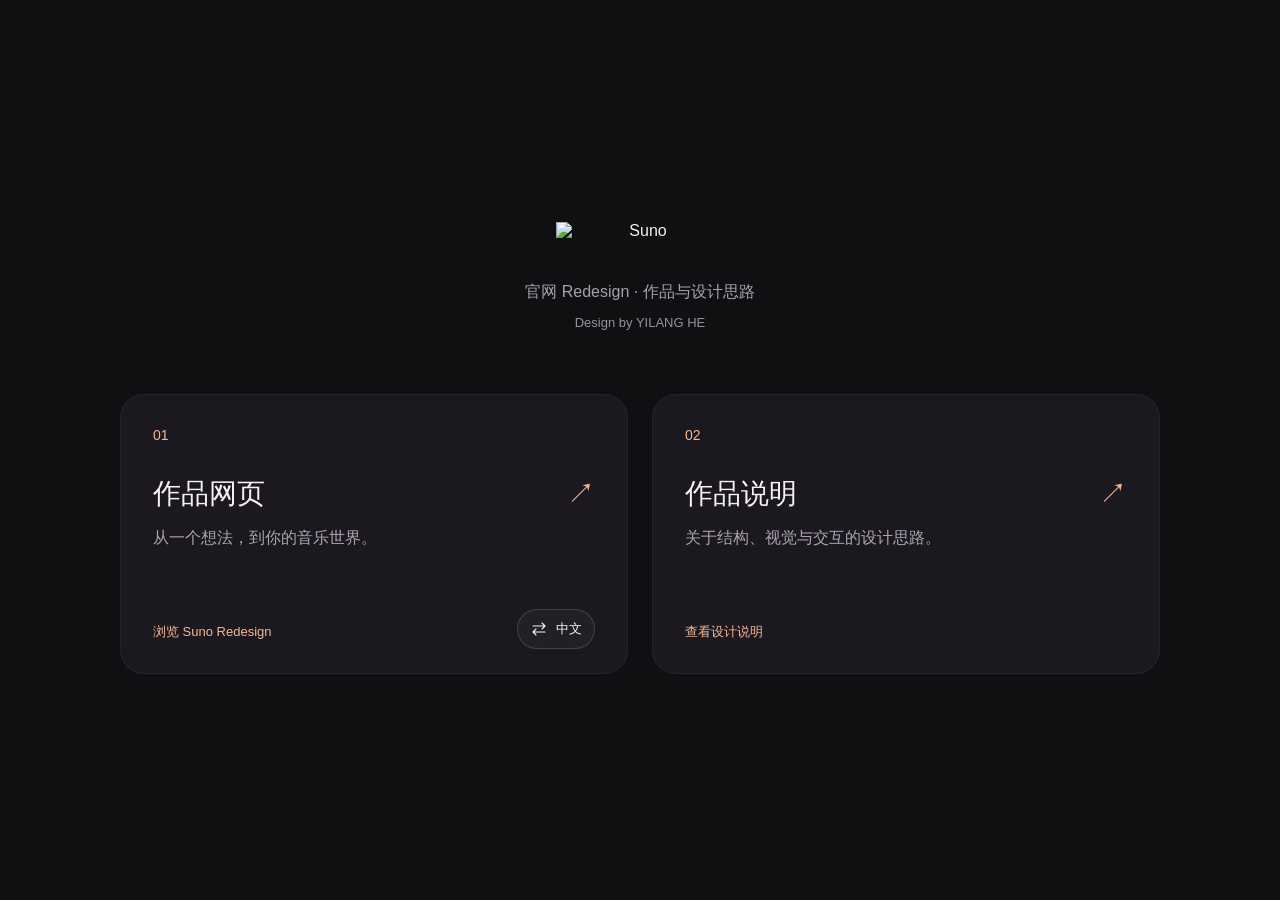
==== index.html @ 84e31cfc "Publish Suno redesign website" ====
<!doctype html>
<html lang="zh-CN">
<head>
  <meta charset="utf-8">
  <meta name="viewport" content="width=device-width, initial-scale=1">
  <meta name="theme-color" content="#101012">
  <title>Suno Redesign · 作品入口</title>
  <meta name="description" content="Suno 官网重新设计：浏览作品网页与作品说明。">
  <link rel="icon" href="./suno-redesign-site/suno-redesign/assets/logo-live.svg" type="image/svg+xml">
  <link rel="stylesheet" href="./entry.css">
</head>
<body>
  <main class="entry">
    <header><img class="brand" src="./suno-redesign-site/suno-redesign/assets/logo-live.svg" alt="Suno" width="168" height="44"><p>官网 Redesign · 作品与设计思路</p><p class="entry-credit">Design by YILANG HE</p></header>
    <div class="entry-grid">
      <article class="entry-card entry-work"><a id="work-entry" class="entry-work-link" href="./suno-redesign-site/suno-redesign/zh/"><span class="card-number">01</span><div><h2>作品网页 <span aria-hidden="true">↗</span></h2><p>从一个想法，到你的音乐世界。</p></div><span class="card-action">浏览 Suno Redesign</span></a><button id="entry-language" class="entry-language" type="button" aria-label="当前为中文，切换为英文"><svg viewBox="0 0 24 24" aria-hidden="true"><path d="M4 8h16m-4-4 4 4-4 4M20 16H4m4-4-4 4 4 4"/></svg><span>中文</span></button></article>
      <a class="entry-card" href="./suno-redesign-site/redesignintro/"><span class="card-number">02</span><div><h2>作品说明 <span aria-hidden="true">↗</span></h2><p>关于结构、视觉与交互的设计思路。</p></div><span class="card-action">查看设计说明</span></a>
    </div>
  </main>
  <script>
    const languageButton = document.querySelector('#entry-language');
    const workEntry = document.querySelector('#work-entry');
    let entryLanguage = 'zh';
    languageButton.addEventListener('click', () => {
      entryLanguage = entryLanguage === 'zh' ? 'en' : 'zh';
      workEntry.href = `./suno-redesign-site/suno-redesign/${entryLanguage}/`;
      languageButton.querySelector('span').textContent = entryLanguage === 'zh' ? '中文' : 'English';
      languageButton.setAttribute('aria-label', entryLanguage === 'zh' ? '当前为中文，切换为英文' : '当前为英文，切换为中文');
    });
  </script>
</body>
</html>
---- entry.css ----
@font-face{font-family:Neue;src:url('./suno-redesign-site/suno-redesign/assets/d11e6c0c-PPNeueMontreal-Regular.7a832673.woff') format('woff');font-display:swap}
:root{color-scheme:dark;font-family:Neue,-apple-system,BlinkMacSystemFont,'PingFang SC','Microsoft YaHei',sans-serif;background:#101012;color:#f5f2f0}
*{box-sizing:border-box}body{margin:0}a{color:inherit;text-decoration:none}a:focus-visible{outline:2px solid #f6b798;outline-offset:6px}h1,h2,p{margin:0}.entry{width:min(100% - 80px,1040px);min-height:100svh;margin:auto;padding:96px 0 36px;display:flex;flex-direction:column;justify-content:center}.brand{display:block;width:168px;height:auto;margin-bottom:40px}h1{font-size:clamp(32px,4.4vw,56px);font-weight:500;letter-spacing:-.045em;line-height:1.25}header>p{color:#a5a1ab;font-size:16px;margin-top:20px}.entry-grid{display:grid;grid-template-columns:1fr 1fr;gap:24px;margin:64px 0}.entry-card{min-height:280px;padding:32px;background:#1b191f;border:1px solid #ffffff0c;border-radius:24px;display:flex;flex-direction:column;gap:32px;transition:background .2s ease,border-color .2s ease}.entry-card:hover{background:#252028;border-color:#f6b79855}.card-number{color:#f6b798;font-size:14px}.entry-card h2{font-size:28px;font-weight:500;display:flex;justify-content:space-between;gap:20px}.entry-card h2 span{color:#f6b798}.entry-card p{color:#aaa5af;line-height:1.6;margin-top:12px}.card-action{margin-top:auto;font-size:13px;color:#f6b798}footer{display:flex;gap:24px;font-size:13px;color:#96919d}footer a:hover{color:#f6b798}.intro-top{display:flex;justify-content:space-between;align-items:center;gap:24px;margin-bottom:80px;font-size:14px;color:#b4afba}.intro-top a:hover{color:#f6b798}.intro-placeholder{margin:48px 0 80px;padding:40px;background:#1b191f;border-radius:24px;color:#aaa5af;font-size:16px;line-height:1.8}
@media(max-width:650px){.entry{width:calc(100% - 40px);padding:56px 0 28px}.entry-grid{grid-template-columns:1fr;gap:16px;margin:40px 0}.entry-card{min-height:240px;padding:26px}.brand{width:132px;margin-bottom:30px}.intro-top{margin-bottom:56px}.intro-placeholder{padding:28px}}
.entry>header{text-align:center}.entry>header>.brand{margin:0 auto 16px}.entry>header>p{margin-top:0}
@media(prefers-reduced-motion:reduce){.entry-card{transition:none}}

.entry-work{position:relative}
.entry-work-link{display:contents}
.entry-work-link::after{content:'';position:absolute;inset:0;border-radius:inherit}
.entry-work-link:focus-visible::after{outline:2px solid #f6b798;outline-offset:6px}
.entry-work .card-action{padding-right:120px}
.entry-language{position:absolute;right:32px;bottom:24px;z-index:1;display:flex;align-items:center;gap:8px;min-height:40px;padding:8px 12px;border:1px solid #ffffff26;border-radius:999px;background:#ffffff08;color:#f5f2f0;font:inherit;font-size:13px;cursor:pointer;transition:background-color 150ms ease,border-color 150ms ease}
.entry-language svg{width:18px;height:18px;fill:none;stroke:currentColor;stroke-width:1.5;stroke-linecap:round;stroke-linejoin:round}
.entry-language:hover{background:#ffffff14;border-color:#ffffff50}
.entry-language:focus-visible{outline:2px solid #f6b798;outline-offset:4px}
@media(max-width:650px){.entry-language{right:26px;bottom:18px}}
@media(prefers-reduced-motion:reduce){.entry-language{transition:none}}

.entry>header>.entry-credit{margin-top:12px;font-size:13px;color:#96919d}
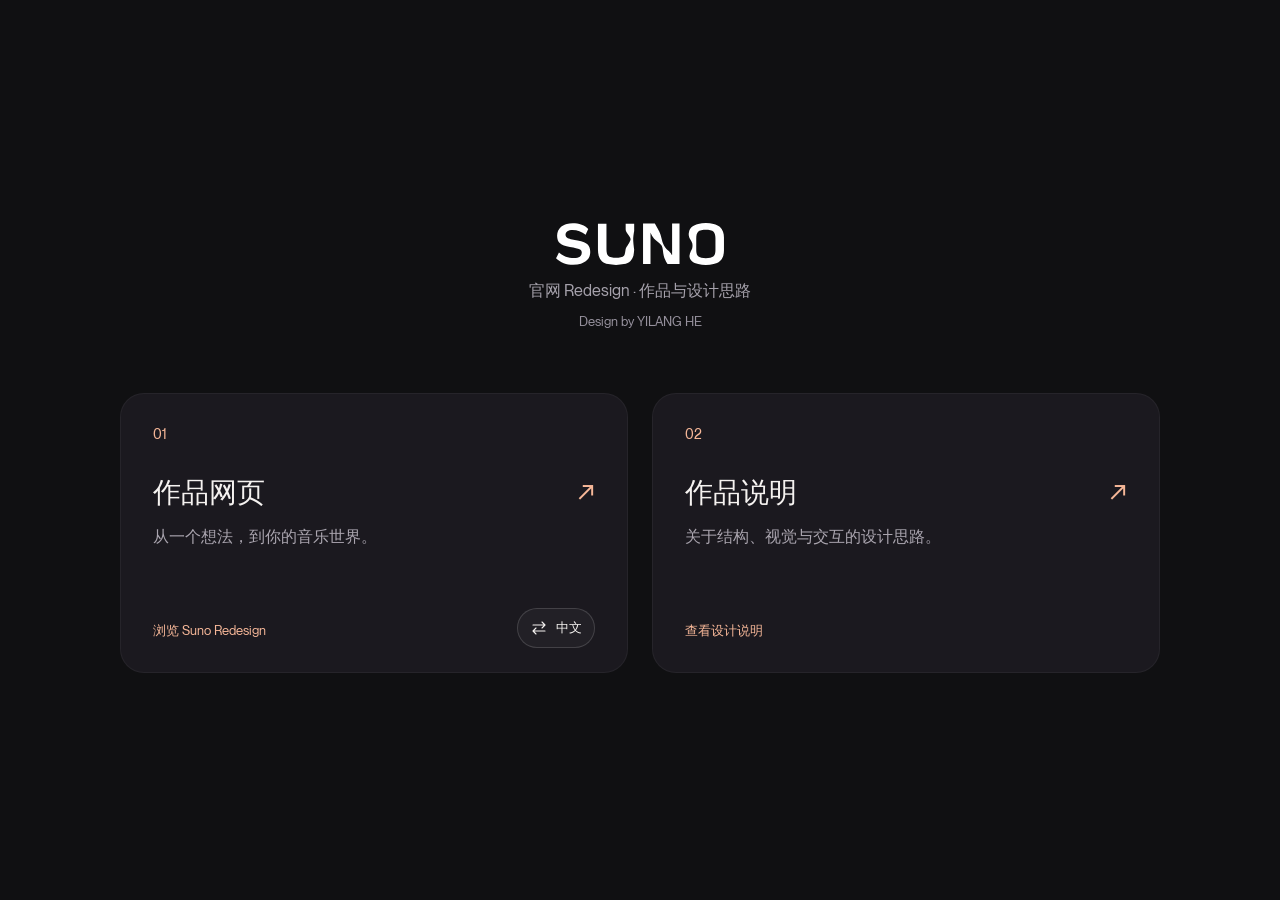
==== commit 5433c1c9: "Preserve relative entry resource paths" ====
--- a/index.html
+++ b/index.html
@@ -6,15 +6,15 @@
   <meta name="theme-color" content="#101012">
   <title>Suno Redesign · 作品入口</title>
   <meta name="description" content="Suno 官网重新设计：浏览作品网页与作品说明。">
-  <link rel="icon" href="./suno-redesign-site/suno-redesign/assets/logo-live.svg" type="image/svg+xml">
+  <link rel="icon" href="./suno-redesign/assets/logo-live.svg" type="image/svg+xml">
   <link rel="stylesheet" href="./entry.css">
 </head>
 <body>
   <main class="entry">
-    <header><img class="brand" src="./suno-redesign-site/suno-redesign/assets/logo-live.svg" alt="Suno" width="168" height="44"><p>官网 Redesign · 作品与设计思路</p><p class="entry-credit">Design by YILANG HE</p></header>
+    <header><img class="brand" src="./suno-redesign/assets/logo-live.svg" alt="Suno" width="168" height="44"><p>官网 Redesign · 作品与设计思路</p><p class="entry-credit">Design by YILANG HE</p></header>
     <div class="entry-grid">
-      <article class="entry-card entry-work"><a id="work-entry" class="entry-work-link" href="./suno-redesign-site/suno-redesign/zh/"><span class="card-number">01</span><div><h2>作品网页 <span aria-hidden="true">↗</span></h2><p>从一个想法，到你的音乐世界。</p></div><span class="card-action">浏览 Suno Redesign</span></a><button id="entry-language" class="entry-language" type="button" aria-label="当前为中文，切换为英文"><svg viewBox="0 0 24 24" aria-hidden="true"><path d="M4 8h16m-4-4 4 4-4 4M20 16H4m4-4-4 4 4 4"/></svg><span>中文</span></button></article>
-      <a class="entry-card" href="./suno-redesign-site/redesignintro/"><span class="card-number">02</span><div><h2>作品说明 <span aria-hidden="true">↗</span></h2><p>关于结构、视觉与交互的设计思路。</p></div><span class="card-action">查看设计说明</span></a>
+      <article class="entry-card entry-work"><a id="work-entry" class="entry-work-link" href="./suno-redesign/zh/"><span class="card-number">01</span><div><h2>作品网页 <span aria-hidden="true">↗</span></h2><p>从一个想法，到你的音乐世界。</p></div><span class="card-action">浏览 Suno Redesign</span></a><button id="entry-language" class="entry-language" type="button" aria-label="当前为中文，切换为英文"><svg viewBox="0 0 24 24" aria-hidden="true"><path d="M4 8h16m-4-4 4 4-4 4M20 16H4m4-4-4 4 4 4"/></svg><span>中文</span></button></article>
+      <a class="entry-card" href="./redesignintro/"><span class="card-number">02</span><div><h2>作品说明 <span aria-hidden="true">↗</span></h2><p>关于结构、视觉与交互的设计思路。</p></div><span class="card-action">查看设计说明</span></a>
     </div>
   </main>
   <script>
@@ -23,7 +23,7 @@
     let entryLanguage = 'zh';
     languageButton.addEventListener('click', () => {
       entryLanguage = entryLanguage === 'zh' ? 'en' : 'zh';
-      workEntry.href = `./suno-redesign-site/suno-redesign/${entryLanguage}/`;
+      workEntry.href = `./suno-redesign/${entryLanguage}/`;
       languageButton.querySelector('span').textContent = entryLanguage === 'zh' ? '中文' : 'English';
       languageButton.setAttribute('aria-label', entryLanguage === 'zh' ? '当前为中文，切换为英文' : '当前为英文，切换为中文');
     });
--- a/entry.css
+++ b/entry.css
@@ -1,4 +1,4 @@
-@font-face{font-family:Neue;src:url('./suno-redesign-site/suno-redesign/assets/d11e6c0c-PPNeueMontreal-Regular.7a832673.woff') format('woff');font-display:swap}
+@font-face{font-family:Neue;src:url('./suno-redesign/assets/d11e6c0c-PPNeueMontreal-Regular.7a832673.woff') format('woff');font-display:swap}
 :root{color-scheme:dark;font-family:Neue,-apple-system,BlinkMacSystemFont,'PingFang SC','Microsoft YaHei',sans-serif;background:#101012;color:#f5f2f0}
 *{box-sizing:border-box}body{margin:0}a{color:inherit;text-decoration:none}a:focus-visible{outline:2px solid #f6b798;outline-offset:6px}h1,h2,p{margin:0}.entry{width:min(100% - 80px,1040px);min-height:100svh;margin:auto;padding:96px 0 36px;display:flex;flex-direction:column;justify-content:center}.brand{display:block;width:168px;height:auto;margin-bottom:40px}h1{font-size:clamp(32px,4.4vw,56px);font-weight:500;letter-spacing:-.045em;line-height:1.25}header>p{color:#a5a1ab;font-size:16px;margin-top:20px}.entry-grid{display:grid;grid-template-columns:1fr 1fr;gap:24px;margin:64px 0}.entry-card{min-height:280px;padding:32px;background:#1b191f;border:1px solid #ffffff0c;border-radius:24px;display:flex;flex-direction:column;gap:32px;transition:background .2s ease,border-color .2s ease}.entry-card:hover{background:#252028;border-color:#f6b79855}.card-number{color:#f6b798;font-size:14px}.entry-card h2{font-size:28px;font-weight:500;display:flex;justify-content:space-between;gap:20px}.entry-card h2 span{color:#f6b798}.entry-card p{color:#aaa5af;line-height:1.6;margin-top:12px}.card-action{margin-top:auto;font-size:13px;color:#f6b798}footer{display:flex;gap:24px;font-size:13px;color:#96919d}footer a:hover{color:#f6b798}.intro-top{display:flex;justify-content:space-between;align-items:center;gap:24px;margin-bottom:80px;font-size:14px;color:#b4afba}.intro-top a:hover{color:#f6b798}.intro-placeholder{margin:48px 0 80px;padding:40px;background:#1b191f;border-radius:24px;color:#aaa5af;font-size:16px;line-height:1.8}
 @media(max-width:650px){.entry{width:calc(100% - 40px);padding:56px 0 28px}.entry-grid{grid-template-columns:1fr;gap:16px;margin:40px 0}.entry-card{min-height:240px;padding:26px}.brand{width:132px;margin-bottom:30px}.intro-top{margin-bottom:56px}.intro-placeholder{padding:28px}}
